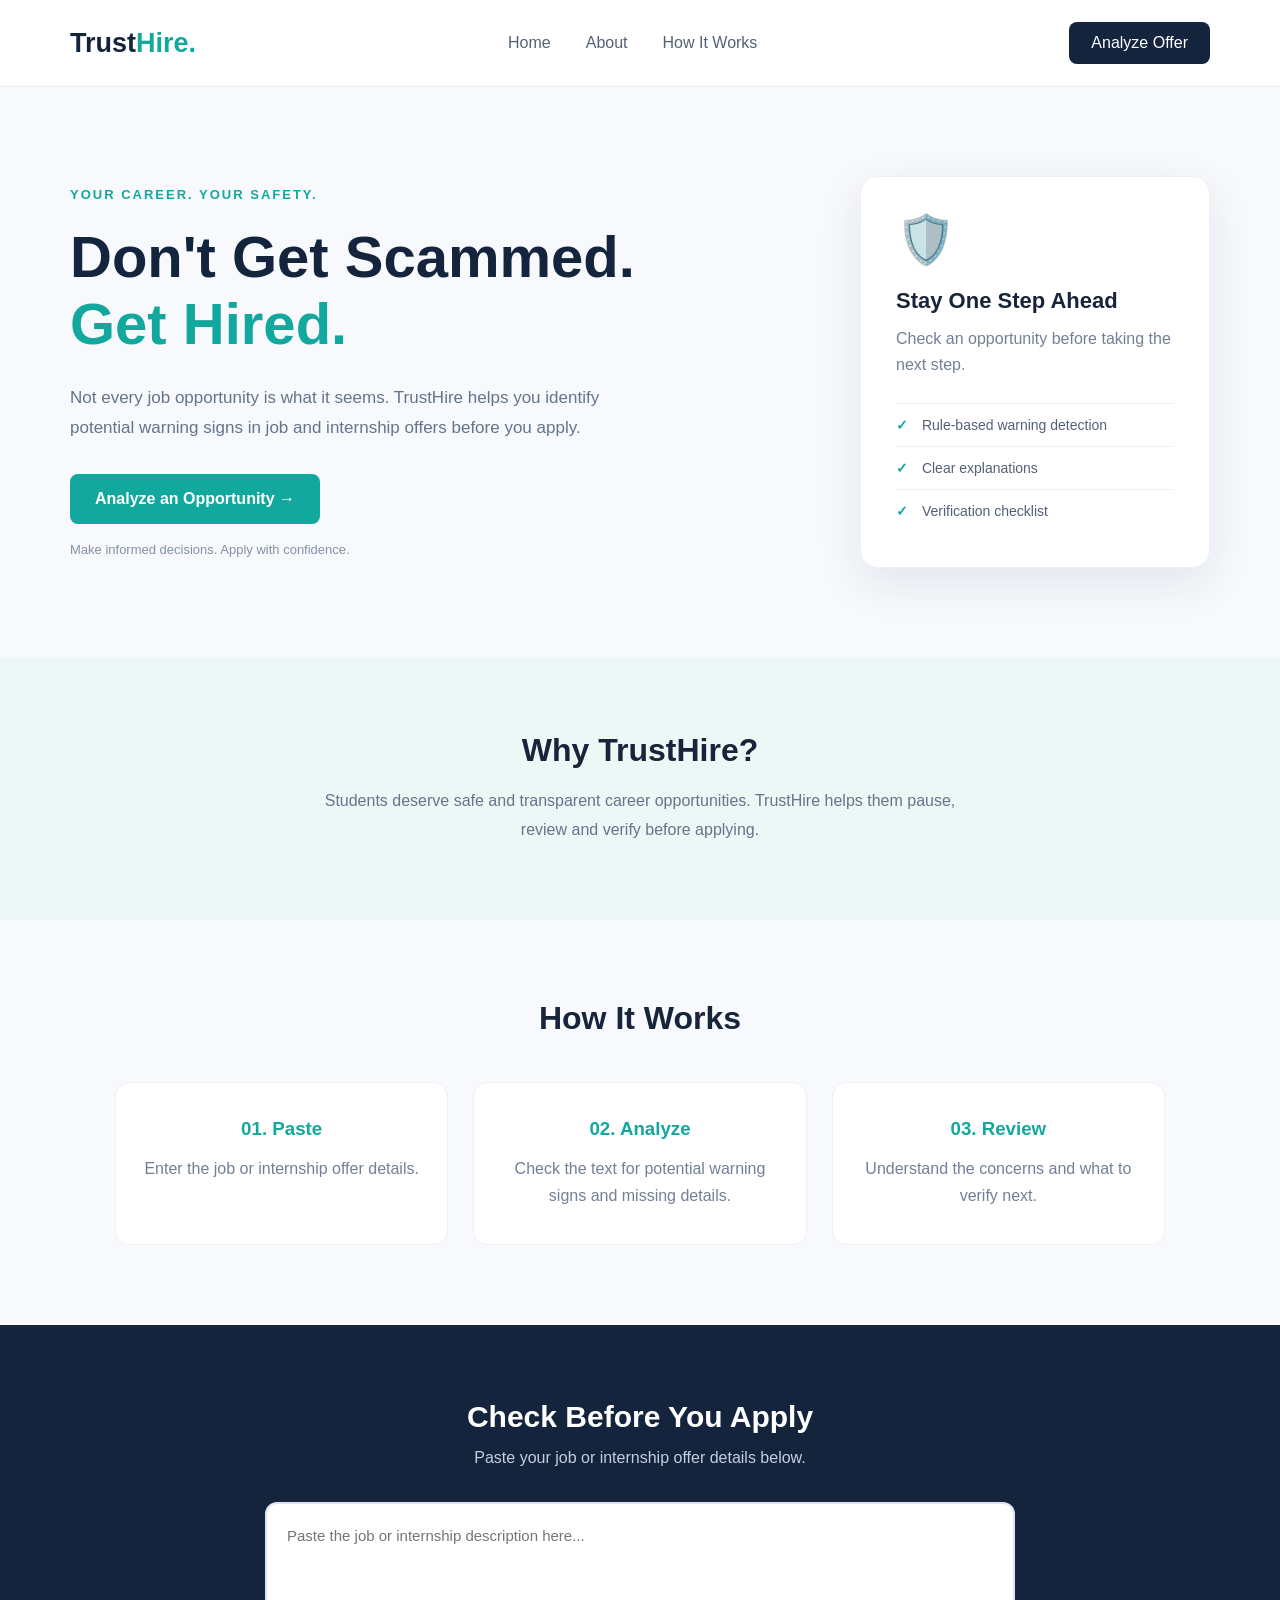
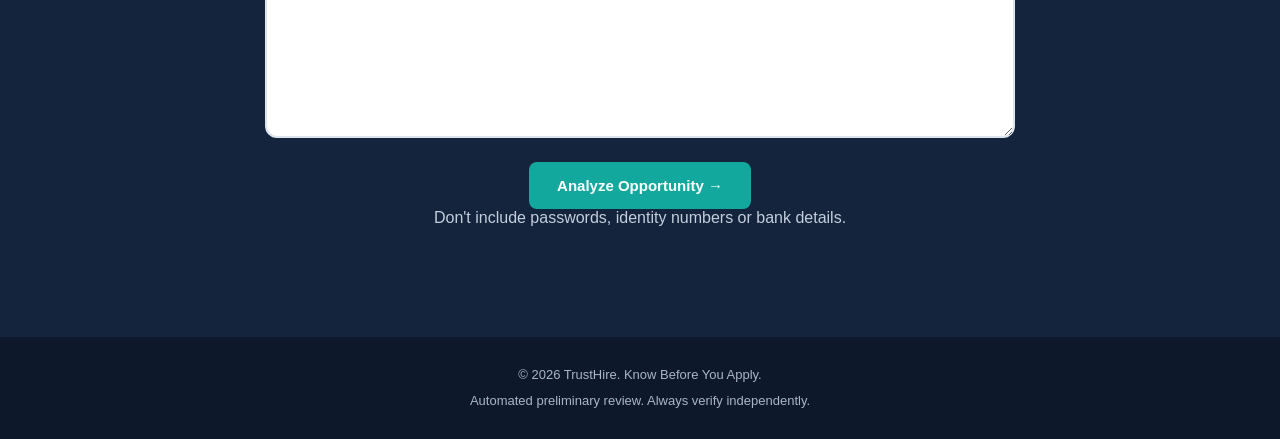
==== frontend/index.html @ e069251b "Initial commit" ====
<!DOCTYPE html>
<html lang="en">
<head>
    <meta charset="UTF-8">
    <meta name="viewport" content="width=device-width, initial-scale=1.0">
    <title>TrustHire - Know Before You Apply</title>
    <link rel="stylesheet" href="style.css">
</head>
<body>

    <header>
        <nav class="navbar">
            <h2 class="logo">Trust<span>Hire.</span></h2>

            <div class="nav-links">
                <a href="#home">Home</a>
                <a href="#about">About</a>
                <a href="#how-it-works">How It Works</a>
            </div>

            <a href="#analyzer" class="nav-button">Analyze Offer</a>
        </nav>
    </header>

    <main>
        <section class="hero" id="home">
            <div class="hero-content">
                <p class="tagline">YOUR CAREER. YOUR SAFETY.</p>

                <h1>
                    Don't Get Scammed.<br>
                    <span>Get Hired.</span>
                </h1>

                <p class="description">
                    Not every job opportunity is what it seems.
                    TrustHire helps you identify potential warning signs
                    in job and internship offers before you apply.
                </p>

                <a href="#analyzer" class="primary-button">
                    Analyze an Opportunity →
                </a>

                <p class="small-note">
                    Make informed decisions. Apply with confidence.
                </p>
            </div>

            <div class="hero-card">
                <div class="shield">🛡️</div>

                <h3>Stay One Step Ahead</h3>

                <p>Check an opportunity before taking the next step.</p>

                <div class="feature">
                    <span>✓</span> Rule-based warning detection
                </div>

                <div class="feature">
                    <span>✓</span> Clear explanations
                </div>

                <div class="feature">
                    <span>✓</span> Verification checklist
                </div>
            </div>
        </section>

        <section class="about" id="about">
            <h2>Why TrustHire?</h2>

            <p>
                Students deserve safe and transparent career opportunities.
                TrustHire helps them pause, review and verify before applying.
            </p>
        </section>

        <section class="how-it-works" id="how-it-works">
            <h2>How It Works</h2>

            <div class="steps">
                <div class="step">
                    <h3>01. Paste</h3>
                    <p>Enter the job or internship offer details.</p>
                </div>

                <div class="step">
                    <h3>02. Analyze</h3>
                    <p>
                        Check the text for potential warning signs
                        and missing details.
                    </p>
                </div>

                <div class="step">
                    <h3>03. Review</h3>
                    <p>
                        Understand the concerns and what to verify next.
                    </p>
                </div>
            </div>
        </section>

        <section class="analyzer" id="analyzer">
            <h2>Check Before You Apply</h2>

            <p>
                Paste your job or internship offer details below.
            </p>

            <div class="analyzer-box">

                <textarea
                    id="jobDescription"
                    placeholder="Paste the job or internship description here..."
                    rows="8"
                ></textarea>

                <button type="button" onclick="analyzeOffer()">
                    Analyze Opportunity →
                </button>

                <p class="privacy-note">
                    Don't include passwords, identity numbers or bank details.
                </p>

                <div id="result"></div>

            </div>
        </section>
    </main>

    <footer>
        <p>© 2026 TrustHire. Know Before You Apply.</p>
        <p>Automated preliminary review. Always verify independently.</p>
    </footer>

    <script src="script.js"></script>
</body>
</html>
---- frontend/style.css ----
/* ==============================
   GLOBAL STYLES
============================== */

* {
    margin: 0;
    padding: 0;
    box-sizing: border-box;
}

html {
    scroll-behavior: smooth;
}

body {
    font-family: 'Segoe UI', Arial, sans-serif;
    background: #f7f9fc;
    color: #17243a;
}

/* ==============================
   NAVIGATION
============================== */

header {
    background: #ffffff;
    border-bottom: 1px solid #e8edf3;
}

.navbar {
    max-width: 1200px;
    margin: auto;
    padding: 22px 30px;
    display: flex;
    align-items: center;
    justify-content: space-between;
}

.logo {
    font-size: 27px;
    color: #14243d;
}

.logo span {
    color: #13a89e;
}

.nav-links {
    display: flex;
    gap: 35px;
}

.nav-links a {
    text-decoration: none;
    color: #536176;
    font-weight: 500;
}

.nav-links a:hover {
    color: #13a89e;
}

.nav-button {
    background: #14243d;
    color: white;
    padding: 12px 22px;
    border-radius: 8px;
    text-decoration: none;
}

/* ==============================
   HERO SECTION
============================== */

.hero {
    max-width: 1200px;
    margin: auto;
    min-height: 570px;
    padding: 80px 30px;
    display: flex;
    align-items: center;
    justify-content: space-between;
    gap: 60px;
}

.hero-content {
    flex: 1;
}

.tagline {
    color: #13a89e;
    font-size: 13px;
    font-weight: 700;
    letter-spacing: 2px;
    margin-bottom: 22px;
}

.hero h1 {
    font-size: 58px;
    line-height: 1.15;
    color: #14243d;
    margin-bottom: 25px;
}

.hero h1 span {
    color: #13a89e;
}

.description {
    max-width: 550px;
    color: #64748b;
    font-size: 17px;
    line-height: 1.8;
    margin-bottom: 30px;
}

.primary-button {
    display: inline-block;
    background: #13a89e;
    color: white;
    padding: 16px 25px;
    border-radius: 8px;
    text-decoration: none;
    font-weight: 600;
    transition: 0.3s;
}

.primary-button:hover {
    background: #108b83;
    transform: translateY(-2px);
}

.small-note {
    margin-top: 18px;
    font-size: 13px;
    color: #8491a5;
}

/* ==============================
   HERO CARD
============================== */

.hero-card {
    width: 350px;
    padding: 35px;
    background: white;
    border-radius: 18px;
    box-shadow: 0 15px 45px rgba(20, 36, 61, 0.09);
    border: 1px solid #edf0f5;
}

.shield {
    font-size: 48px;
    margin-bottom: 20px;
}

.hero-card h3 {
    font-size: 22px;
    margin-bottom: 12px;
}

.hero-card p {
    color: #718096;
    line-height: 1.6;
    margin-bottom: 25px;
}

.feature {
    padding: 13px 0;
    border-top: 1px solid #edf0f5;
    color: #536176;
    font-size: 14px;
}

.feature span {
    color: #13a89e;
    font-weight: bold;
    margin-right: 10px;
}

/* ==============================
   ABOUT SECTION
============================== */

.about {
    background: #edf7f6;
    text-align: center;
    padding: 75px 25px;
}

.about h2,
.how-it-works h2 {
    font-size: 32px;
    margin-bottom: 18px;
}

.about p {
    max-width: 650px;
    margin: auto;
    color: #64748b;
    line-height: 1.8;
}

/* ==============================
   HOW IT WORKS
============================== */

.how-it-works {
    text-align: center;
    padding: 80px 30px;
}

.steps {
    max-width: 1050px;
    margin: 45px auto 0;
    display: grid;
    grid-template-columns: repeat(3, 1fr);
    gap: 25px;
}

.step {
    background: white;
    padding: 35px 25px;
    border-radius: 14px;
    border: 1px solid #edf0f5;
    transition: 0.3s;
}

.step:hover {
    transform: translateY(-5px);
    box-shadow: 0 12px 30px rgba(20, 36, 61, 0.07);
}

.step h3 {
    color: #13a89e;
    margin-bottom: 15px;
}

.step p {
    color: #718096;
    line-height: 1.7;
}

/* ==============================
   ANALYZER SECTION
============================== */

.analyzer {
    background: #14243d;
    color: white;
    text-align: center;
    padding: 75px 25px;
}

.analyzer h2 {
    font-size: 30px;
    margin-bottom: 15px;
}

.analyzer p {
    color: #c4cfdd;
    margin-bottom: 25px;
}

.analyzer button {
    background: #13a89e;
    color: white;
    border: none;
    padding: 15px 28px;
    border-radius: 8px;
    font-size: 15px;
    font-weight: 600;
    cursor: pointer;
    transition: 0.3s;
}

.analyzer button:hover {
    background: #108b83;
}

.analyzer-box {
    max-width: 750px;
    margin: 35px auto 0;
}

.analyzer-box textarea {
    width: 100%;
    min-height: 220px;
    padding: 20px;
    border: 2px solid #dce5ee;
    border-radius: 12px;
    background: white;
    color: #17243a;
    font-family: 'Segoe UI', Arial, sans-serif;
    font-size: 15px;
    line-height: 1.6;
    resize: vertical;
    outline: none;
    margin-bottom: 20px;
}

.analyzer-box textarea:focus {
    border-color: #13a89e;
    box-shadow: 0 0 0 3px rgba(19, 168, 158, 0.15);
}

.analyzer-box button {
    display: block;
    margin: 0 auto;
}

.analyzer-box button:disabled {
    opacity: 0.7;
    cursor: not-allowed;
}

/* ==============================
   ANALYSIS REPORT CONTAINER
============================== */

#result {
    margin-top: 35px;
    text-align: left;
}

#result.result-message {
    background: #ffffff;
    color: #17243a;
    padding: 30px;
    border: 1px solid #e5ebf2;
    border-radius: 16px;
    box-shadow: 0 12px 35px rgba(0, 0, 0, 0.12);
    line-height: 1.7;
}

#result h3 {
    color: #14243d;
    font-size: 24px;
    margin-bottom: 12px;
}

#result h4 {
    color: #14243d;
    font-size: 17px;
    margin-top: 0;
    margin-bottom: 15px;
}

#result p {
    color: #536176;
    margin-bottom: 12px;
}

#result strong {
    color: #17243a;
}

/* ==============================
   REPORT HEADER
============================== */

#result .report-header {
    padding: 5px 0 22px;
    margin-bottom: 24px;
    border-bottom: 1px solid #e8edf3;
}

#result .report-header.report-status-clear {
}

#result .report-header.report-status-warning {
}

#result .report-header.report-status-review {
}

#result .report-eyebrow {
    color: #13a89e;
    font-size: 11px;
    font-weight: 700;
    letter-spacing: 1.8px;
    margin-bottom: 10px;
}

#result .report-header h3 {
    margin: 0 0 12px;
    font-size: 25px;
}

#result .report-summary {
    display: inline-block;
    background: #edf7f6;
    color: #108b83;
    padding: 6px 13px;
    border-radius: 20px;
    font-size: 13px;
    font-weight: 600;
    margin: 0;
}

#result .report-status-warning .report-summary {
    background: #fff0ef;
    color: #b83b35;
}

#result .report-status-review .report-summary {
    background: #fff8e8;
    color: #946414;
}

/* ==============================
   REPORT SECTIONS
============================== */

#result .report-section {
    margin-top: 25px;
}

#result .report-section h4 {
    padding-bottom: 10px;
    border-bottom: 1px solid #edf0f5;
}

/* ==============================
   WARNING CARDS
============================== */

#result .warning-list {
    display: grid;
    gap: 14px;
}

#result .result-message.error {
    background: #fff5f4;
    color: #17243a;
    border: 1px solid #f2c7c3;
    border-left: 5px solid #dc5550;
    border-radius: 12px;
    padding: 20px;
    margin: 0;
    line-height: 1.7;
}

#result .result-message.error strong {
    color: #a83232;
}

#result .result-message.error p {
    color: #536176;
    margin-top: 10px;
    margin-bottom: 8px;
}

#result .warning-item > strong {
    display: block;
    font-size: 16px;
    margin-bottom: 8px;
}

#result .warning-item p:last-child {
    margin-bottom: 0;
}

/* ==============================
   EVIDENCE SENTENCE
============================== */

#result .evidence-label {
    color: #a83232;
    font-size: 11px;
    font-weight: 700;
    text-transform: uppercase;
    letter-spacing: 0.8px;
    margin-top: 15px;
    margin-bottom: 7px;
}

#result blockquote {
    background: #ffffff;
    border-left: 3px solid #dc7771;
    border-radius: 6px;
    padding: 13px 16px;
    margin: 8px 0;
    color: #34445a;
    font-size: 14px;
    line-height: 1.7;
}

/* ==============================
   NO WARNING MESSAGE
============================== */

#result .no-warning-note {
    background: #edf7f6;
    border: 1px solid #c8e9e5;
    border-left: 5px solid #13a89e;
    border-radius: 10px;
    padding: 20px;
    margin: 18px 0;
}

#result .no-warning-note strong {
    display: block;
    color: #147b73;
    margin-bottom: 8px;
}

#result .no-warning-note p {
    margin-bottom: 0;
    color: #536176;
    font-size: 14px;
    line-height: 1.7;
}

/* ==============================
   MISSING INFORMATION
============================== */

#result .missing-info-section {
    background: #fffaf0;
    border: 1px solid #f1e2bd;
    border-radius: 12px;
    padding: 20px;
}

#result .missing-info-section h4 {
    color: #805b1d;
}

#result ul {
    list-style: none;
    margin: 10px 0 20px;
}

#result li {
    position: relative;
    padding: 10px 12px 10px 35px;
    margin-bottom: 8px;
    background: #f5f8fb;
    border-radius: 8px;
    color: #536176;
    line-height: 1.6;
}

#result li::before {
    content: "✓";
    position: absolute;
    left: 12px;
    top: 10px;
    color: #13a89e;
    font-weight: bold;
}

/* ==============================
   COMPANY VERIFICATION
============================== */

#result .company-verification {
    background: #f7f9fc;
    border: 1px solid #e3eaf1;
    border-radius: 12px;
    padding: 22px;
    margin: 25px 0;
}

#result .company-verification h4 {
    margin-bottom: 16px;
}

#result .verification-row {
    display: flex;
    justify-content: space-between;
    align-items: center;
    gap: 12px;
    padding: 13px 0;
    border-bottom: 1px solid #e3eaf1;
    font-size: 14px;
}

#result .verification-row span {
    color: #536176;
}

#result .verification-row strong {
    color: #108b83;
    text-align: right;
}

#result .verification-row .verification-pending {
    color: #b7791f;
}

#result .verification-message {
    background: #fff8e8;
    color: #76551c;
    padding: 14px;
    border-radius: 8px;
    font-size: 13px;
    line-height: 1.7;
    margin: 17px 0 0;
}

/* ==============================
   VERIFICATION NOTE
============================== */

#result .verification-note {
    background: #f1f5f9;
    border-radius: 10px;
    padding: 18px;
}

#result .verification-note h4 {
    border: none;
    padding: 0;
}

#result .verification-note p {
    margin-bottom: 0;
    font-size: 14px;
}

/* ==============================
   VERIFICATION CHECKLIST
============================== */

#result .verification-checklist li {
    border: 1px solid #e8edf3;
    background: #ffffff;
    padding-top: 12px;
    padding-bottom: 12px;
}

/* ==============================
   DISCLAIMER
============================== */

#result .report-disclaimer,
#result .privacy-note {
    background: #f1f5f9;
    border-radius: 9px;
    padding: 15px;
    margin-top: 25px;
    color: #64748b;
    font-size: 13px;
    line-height: 1.7;
}

/* ==============================
   GENERAL ERROR MESSAGE
============================== */

#result.result-message.error {
    background: #fff1f0;
    color: #b42318;
    border: 1px solid #f3c5c1;
    box-shadow: none;
}

/* ==============================
   FOOTER
============================== */

footer {
    background: #0d192b;
    color: #aab6c7;
    text-align: center;
    padding: 25px;
    font-size: 13px;
    line-height: 2;
}

/* ==============================
   RESPONSIVE DESIGN
============================== */

@media (max-width: 768px) {

    .navbar {
        flex-wrap: wrap;
        gap: 18px;
    }

    .nav-links {
        gap: 15px;
    }

    .hero {
        flex-direction: column;
        align-items: flex-start;
        padding: 55px 25px;
    }

    .hero h1 {
        font-size: 42px;
    }

    .hero-card {
        width: 100%;
    }

    .steps {
        grid-template-columns: 1fr;
    }

    #result.result-message {
        padding: 20px;
    }

    #result h3 {
        font-size: 21px;
    }
}

@media (max-width: 480px) {

    .logo {
        font-size: 23px;
    }

    .nav-links {
        flex-wrap: wrap;
    }

    .hero h1 {
        font-size: 36px;
    }

    .analyzer h2 {
        font-size: 25px;
    }

    .analyzer-box textarea {
        min-height: 190px;
    }

    #result .report-header h3 {
        font-size: 21px;
    }

    #result .warning-item {
        padding: 16px;
    }

    #result .report-eyebrow {
        font-size: 10px;
    }

    #result .company-verification {
        padding: 15px;
    }

    #result .verification-row {
        font-size: 12px;
    }
}
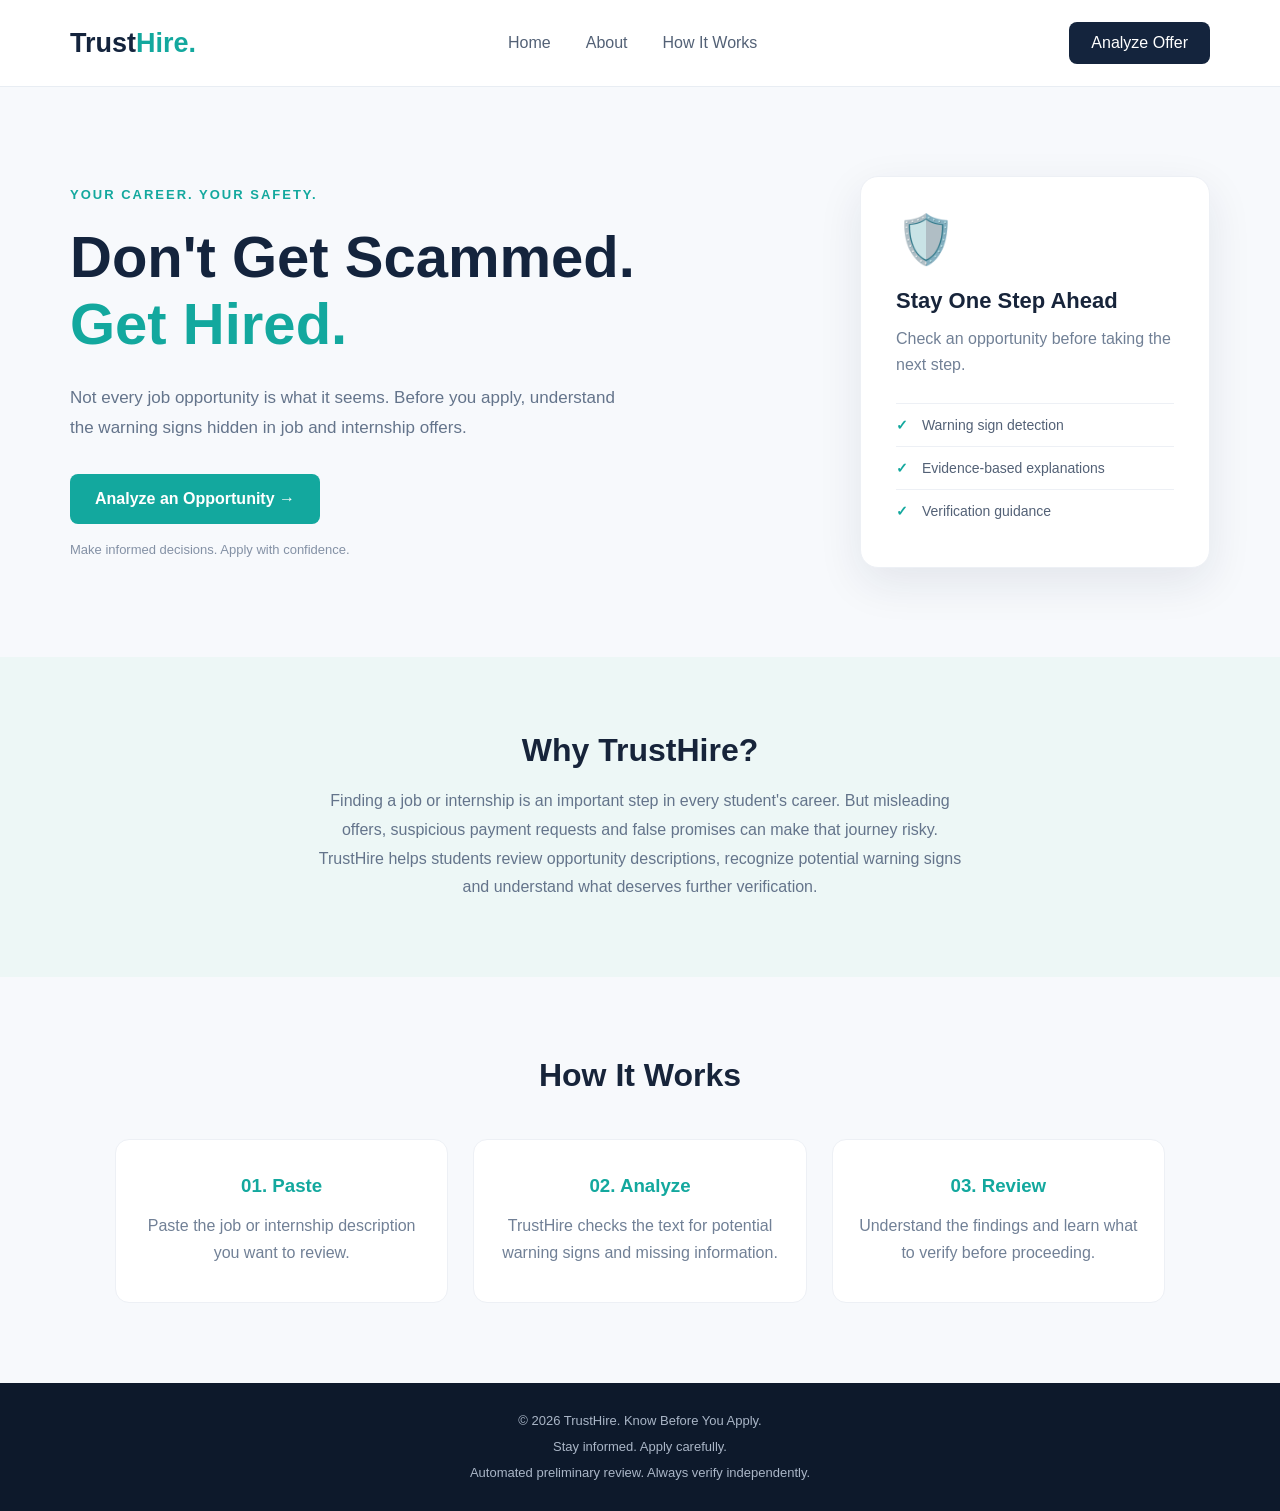
==== commit 4bd1ad73: "Complete TrustHire MVP" ====
--- a/frontend/index.html
+++ b/frontend/index.html
@@ -1,8 +1,10 @@
+
 <!DOCTYPE html>
 <html lang="en">
 <head>
     <meta charset="UTF-8">
     <meta name="viewport" content="width=device-width, initial-scale=1.0">
+    <meta name="description" content="TrustHire helps students identify potential warning signs in job and internship offers before applying.">
     <title>TrustHire - Know Before You Apply</title>
     <link rel="stylesheet" href="style.css">
 </head>
@@ -18,12 +20,15 @@
                 <a href="#how-it-works">How It Works</a>
             </div>
 
-            <a href="#analyzer" class="nav-button">Analyze Offer</a>
+            <a href="/analyzer" class="nav-button">Analyze Offer</a>
         </nav>
     </header>
 
     <main>
+
+        <!-- HERO -->
         <section class="hero" id="home">
+
             <div class="hero-content">
                 <p class="tagline">YOUR CAREER. YOUR SAFETY.</p>
 
@@ -34,11 +39,11 @@
 
                 <p class="description">
                     Not every job opportunity is what it seems.
-                    TrustHire helps you identify potential warning signs
-                    in job and internship offers before you apply.
+                    Before you apply, understand the warning signs
+                    hidden in job and internship offers.
                 </p>
 
-                <a href="#analyzer" class="primary-button">
+                <a href="/analyzer" class="primary-button">
                     Analyze an Opportunity →
                 </a>
 
@@ -55,88 +60,80 @@
                 <p>Check an opportunity before taking the next step.</p>
 
                 <div class="feature">
-                    <span>✓</span> Rule-based warning detection
+                    <span>✓</span> Warning sign detection
                 </div>
 
                 <div class="feature">
-                    <span>✓</span> Clear explanations
+                    <span>✓</span> Evidence-based explanations
                 </div>
 
                 <div class="feature">
-                    <span>✓</span> Verification checklist
+                    <span>✓</span> Verification guidance
                 </div>
             </div>
+
         </section>
 
+        <!-- ABOUT -->
         <section class="about" id="about">
+
             <h2>Why TrustHire?</h2>
 
             <p>
-                Students deserve safe and transparent career opportunities.
-                TrustHire helps them pause, review and verify before applying.
+                Finding a job or internship is an important step
+                in every student's career. But misleading offers,
+                suspicious payment requests and false promises
+                can make that journey risky.
+
+                TrustHire helps students review opportunity
+                descriptions, recognize potential warning signs
+                and understand what deserves further verification.
             </p>
+
         </section>
 
+        <!-- HOW IT WORKS -->
         <section class="how-it-works" id="how-it-works">
+
             <h2>How It Works</h2>
 
             <div class="steps">
+
                 <div class="step">
                     <h3>01. Paste</h3>
-                    <p>Enter the job or internship offer details.</p>
+                    <p>
+                        Paste the job or internship description
+                        you want to review.
+                    </p>
                 </div>
 
                 <div class="step">
                     <h3>02. Analyze</h3>
                     <p>
-                        Check the text for potential warning signs
-                        and missing details.
+                        TrustHire checks the text for potential
+                        warning signs and missing information.
                     </p>
                 </div>
 
                 <div class="step">
                     <h3>03. Review</h3>
                     <p>
-                        Understand the concerns and what to verify next.
+                        Understand the findings and learn
+                        what to verify before proceeding.
                     </p>
                 </div>
+
             </div>
+
         </section>
 
-        <section class="analyzer" id="analyzer">
-            <h2>Check Before You Apply</h2>
-
-            <p>
-                Paste your job or internship offer details below.
-            </p>
-
-            <div class="analyzer-box">
-
-                <textarea
-                    id="jobDescription"
-                    placeholder="Paste the job or internship description here..."
-                    rows="8"
-                ></textarea>
-
-                <button type="button" onclick="analyzeOffer()">
-                    Analyze Opportunity →
-                </button>
-
-                <p class="privacy-note">
-                    Don't include passwords, identity numbers or bank details.
-                </p>
-
-                <div id="result"></div>
-
-            </div>
-        </section>
     </main>
 
     <footer>
         <p>© 2026 TrustHire. Know Before You Apply.</p>
+        <p>Stay informed. Apply carefully.</p>
         <p>Automated preliminary review. Always verify independently.</p>
     </footer>
 
-    <script src="script.js"></script>
 </body>
-</html>+</html>
--- a/frontend/style.css
+++ b/frontend/style.css
@@ -59,6 +59,11 @@
 
 .nav-links a:hover {
     color: #13a89e;
+}
+
+.nav-links a.active {
+    color: #13a89e;
+    font-weight: 700;
 }
 
 .nav-button {
@@ -243,7 +248,7 @@
 }
 
 /* ==============================
-   ANALYZER SECTION
+   HOMEPAGE ANALYZER SECTION
 ============================== */
 
 .analyzer {
@@ -366,15 +371,6 @@
     border-bottom: 1px solid #e8edf3;
 }
 
-#result .report-header.report-status-clear {
-}
-
-#result .report-header.report-status-warning {
-}
-
-#result .report-header.report-status-review {
-}
-
 #result .report-eyebrow {
     color: #13a89e;
     font-size: 11px;
@@ -633,7 +629,7 @@
 }
 
 /* ==============================
-   DISCLAIMER
+   REPORT DISCLAIMER
 ============================== */
 
 #result .report-disclaimer,
@@ -659,6 +655,289 @@
 }
 
 /* ==============================
+   ANALYZER PAGE
+============================== */
+
+.analyzer-page {
+    max-width: 1050px;
+    margin: 0 auto;
+    padding: 65px 25px 80px;
+}
+
+/* Page heading */
+
+.analyzer-page .section-heading {
+    text-align: center;
+    max-width: 700px;
+    margin: 0 auto 40px;
+}
+
+.analyzer-page .eyebrow {
+    display: inline-block;
+    color: #13a89e;
+    font-size: 12px;
+    font-weight: 700;
+    letter-spacing: 2px;
+    margin-bottom: 15px;
+}
+
+.analyzer-page .section-heading h1 {
+    font-size: clamp(32px, 5vw, 46px);
+    color: #14243d;
+    margin-bottom: 15px;
+    line-height: 1.2;
+}
+
+.analyzer-page .section-heading p {
+    color: #64748b;
+    font-size: 16px;
+    line-height: 1.7;
+}
+
+/* Main analyzer card */
+
+.analyzer-page .analyzer-box {
+    background: #ffffff;
+    border: 1px solid #e5eaf1;
+    border-radius: 18px;
+    padding: 35px;
+    box-shadow: 0 12px 35px rgba(23, 36, 58, 0.07);
+    max-width: 850px;
+    margin: 0 auto 45px;
+}
+
+.analyzer-page .analyzer-heading h2 {
+    color: #14243d;
+    font-size: 22px;
+    margin-bottom: 8px;
+}
+
+.analyzer-page .analyzer-heading p {
+    color: #718096;
+    font-size: 14px;
+    margin-bottom: 25px;
+}
+
+/* Sample offer */
+
+.analyzer-page .sample-offer {
+    display: flex;
+    align-items: center;
+    justify-content: space-between;
+    gap: 15px;
+    padding: 17px 20px;
+    background: #edf7f6;
+    border: 1px solid #ccebe6;
+    border-radius: 12px;
+    margin-bottom: 20px;
+}
+
+.analyzer-page .sample-offer strong {
+    color: #134e4a;
+    font-size: 14px;
+}
+
+.analyzer-page .sample-offer p {
+    color: #64748b;
+    font-size: 13px;
+    margin-top: 5px;
+    margin-bottom: 0;
+}
+
+.analyzer-page .sample-button {
+    background: #ffffff;
+    color: #108b83;
+    border: 1px solid #13a89e;
+    border-radius: 8px;
+    padding: 11px 16px;
+    font-weight: 600;
+    font-size: 13px;
+    cursor: pointer;
+    white-space: nowrap;
+    transition: 0.2s;
+}
+
+.analyzer-page .sample-button:hover {
+    background: #13a89e;
+    color: #ffffff;
+}
+
+/* Text area */
+
+.analyzer-page .analyzer-box textarea {
+    display: block;
+    width: 100%;
+    min-height: 230px;
+    resize: vertical;
+    padding: 18px;
+    border: 1px solid #dce3ed;
+    border-radius: 10px;
+    background: #fbfcfe;
+    color: #17243a;
+    font-family: inherit;
+    font-size: 15px;
+    line-height: 1.7;
+    outline: none;
+    margin-bottom: 0;
+    transition: 0.2s;
+}
+
+.analyzer-page .analyzer-box textarea:focus {
+    border-color: #13a89e;
+    box-shadow: 0 0 0 3px rgba(19, 168, 158, 0.1);
+}
+
+.analyzer-page .analyzer-box textarea::placeholder {
+    color: #9aa6b5;
+}
+
+/* Character counter */
+
+.analyzer-page .character-info {
+    display: flex;
+    justify-content: space-between;
+    gap: 10px;
+    color: #8793a3;
+    font-size: 12px;
+    margin-top: 10px;
+}
+
+/* Analyze button */
+
+.analyzer-page .analyzer-box .analyze-button {
+    display: block;
+    width: 100%;
+    margin: 24px 0 0;
+    padding: 16px;
+    background: #13a89e;
+    color: #ffffff;
+    border: none;
+    border-radius: 10px;
+    font-size: 16px;
+    font-weight: 700;
+    cursor: pointer;
+    transition: 0.2s;
+}
+
+.analyzer-page .analyzer-box .analyze-button:hover {
+    background: #108b83;
+    transform: translateY(-1px);
+}
+
+.analyzer-page .analyzer-box .analyze-button:disabled {
+    opacity: 0.65;
+    cursor: not-allowed;
+    transform: none;
+}
+
+/* Privacy note */
+
+.analyzer-page .privacy-note {
+    text-align: center;
+    color: #8793a3;
+    font-size: 12px;
+    margin-top: 16px;
+    line-height: 1.6;
+}
+
+/* Analyzer report positioning */
+
+.analyzer-page #result {
+    max-width: 850px;
+    margin: 0 auto 55px;
+}
+
+.analyzer-page #result:empty {
+    display: none;
+}
+
+/* ==============================
+   BEFORE YOU APPLY SECTION
+============================== */
+
+.analyzer-page .analyzer-checklist {
+    margin-top: 75px;
+}
+
+.analyzer-page .analyzer-checklist .section-heading {
+    margin-bottom: 35px;
+}
+
+.analyzer-page .analyzer-checklist .section-heading h2 {
+    font-size: 30px;
+    color: #14243d;
+    margin-bottom: 15px;
+}
+
+/* Checklist cards */
+
+.analyzer-page .checklist-grid {
+    display: grid;
+    grid-template-columns: repeat(2, minmax(0, 1fr));
+    gap: 20px;
+}
+
+.analyzer-page .checklist-item {
+    background: #ffffff;
+    border: 1px solid #e5eaf1;
+    border-radius: 14px;
+    padding: 25px;
+    transition: 0.2s;
+}
+
+.analyzer-page .checklist-item:hover {
+    border-color: #99e5dc;
+    box-shadow: 0 8px 22px rgba(23, 36, 58, 0.06);
+    transform: translateY(-3px);
+}
+
+.analyzer-page .check-icon {
+    display: inline-flex;
+    align-items: center;
+    justify-content: center;
+    width: 38px;
+    height: 38px;
+    border-radius: 10px;
+    background: #d9f3ef;
+    color: #108b83;
+    font-size: 13px;
+    font-weight: 700;
+    margin-bottom: 17px;
+}
+
+.analyzer-page .checklist-item h3 {
+    color: #14243d;
+    font-size: 17px;
+    margin-bottom: 9px;
+}
+
+.analyzer-page .checklist-item p {
+    color: #718096;
+    font-size: 14px;
+    line-height: 1.7;
+    margin-bottom: 0;
+}
+
+/* ==============================
+   ANALYZER DISCLAIMER
+============================== */
+
+.analyzer-page .analyzer-disclaimer {
+    margin-top: 45px;
+    padding: 22px 25px;
+    background: #f1f5f9;
+    border-left: 4px solid #13a89e;
+    border-radius: 8px;
+    color: #526176;
+    font-size: 13px;
+    line-height: 1.8;
+}
+
+.analyzer-page .analyzer-disclaimer strong {
+    color: #14243d;
+}
+
+/* ==============================
    FOOTER
 ============================== */
 
@@ -711,6 +990,18 @@
     #result h3 {
         font-size: 21px;
     }
+
+    .analyzer-page {
+        padding: 50px 20px 65px;
+    }
+
+    .analyzer-page .analyzer-box {
+        padding: 25px;
+    }
+
+    .analyzer-page .checklist-grid {
+        grid-template-columns: 1fr;
+    }
 }
 
 @media (max-width: 480px) {
@@ -721,6 +1012,11 @@
 
     .nav-links {
         flex-wrap: wrap;
+        gap: 13px;
+    }
+
+    .nav-links a {
+        font-size: 13px;
     }
 
     .hero h1 {
@@ -754,4 +1050,33 @@
     #result .verification-row {
         font-size: 12px;
     }
-}
+
+    .analyzer-page {
+        padding: 40px 16px 50px;
+    }
+
+    .analyzer-page .analyzer-box {
+        padding: 20px 17px;
+    }
+
+    .analyzer-page .sample-offer {
+        align-items: flex-start;
+        flex-direction: column;
+    }
+
+    .analyzer-page .section-heading h1 {
+        font-size: 32px;
+    }
+
+    .analyzer-page .character-info {
+        font-size: 11px;
+    }
+
+    .analyzer-page .analyzer-checklist .section-heading h2 {
+        font-size: 26px;
+    }
+
+    .analyzer-page .analyzer-disclaimer {
+        padding: 17px;
+    }
+}
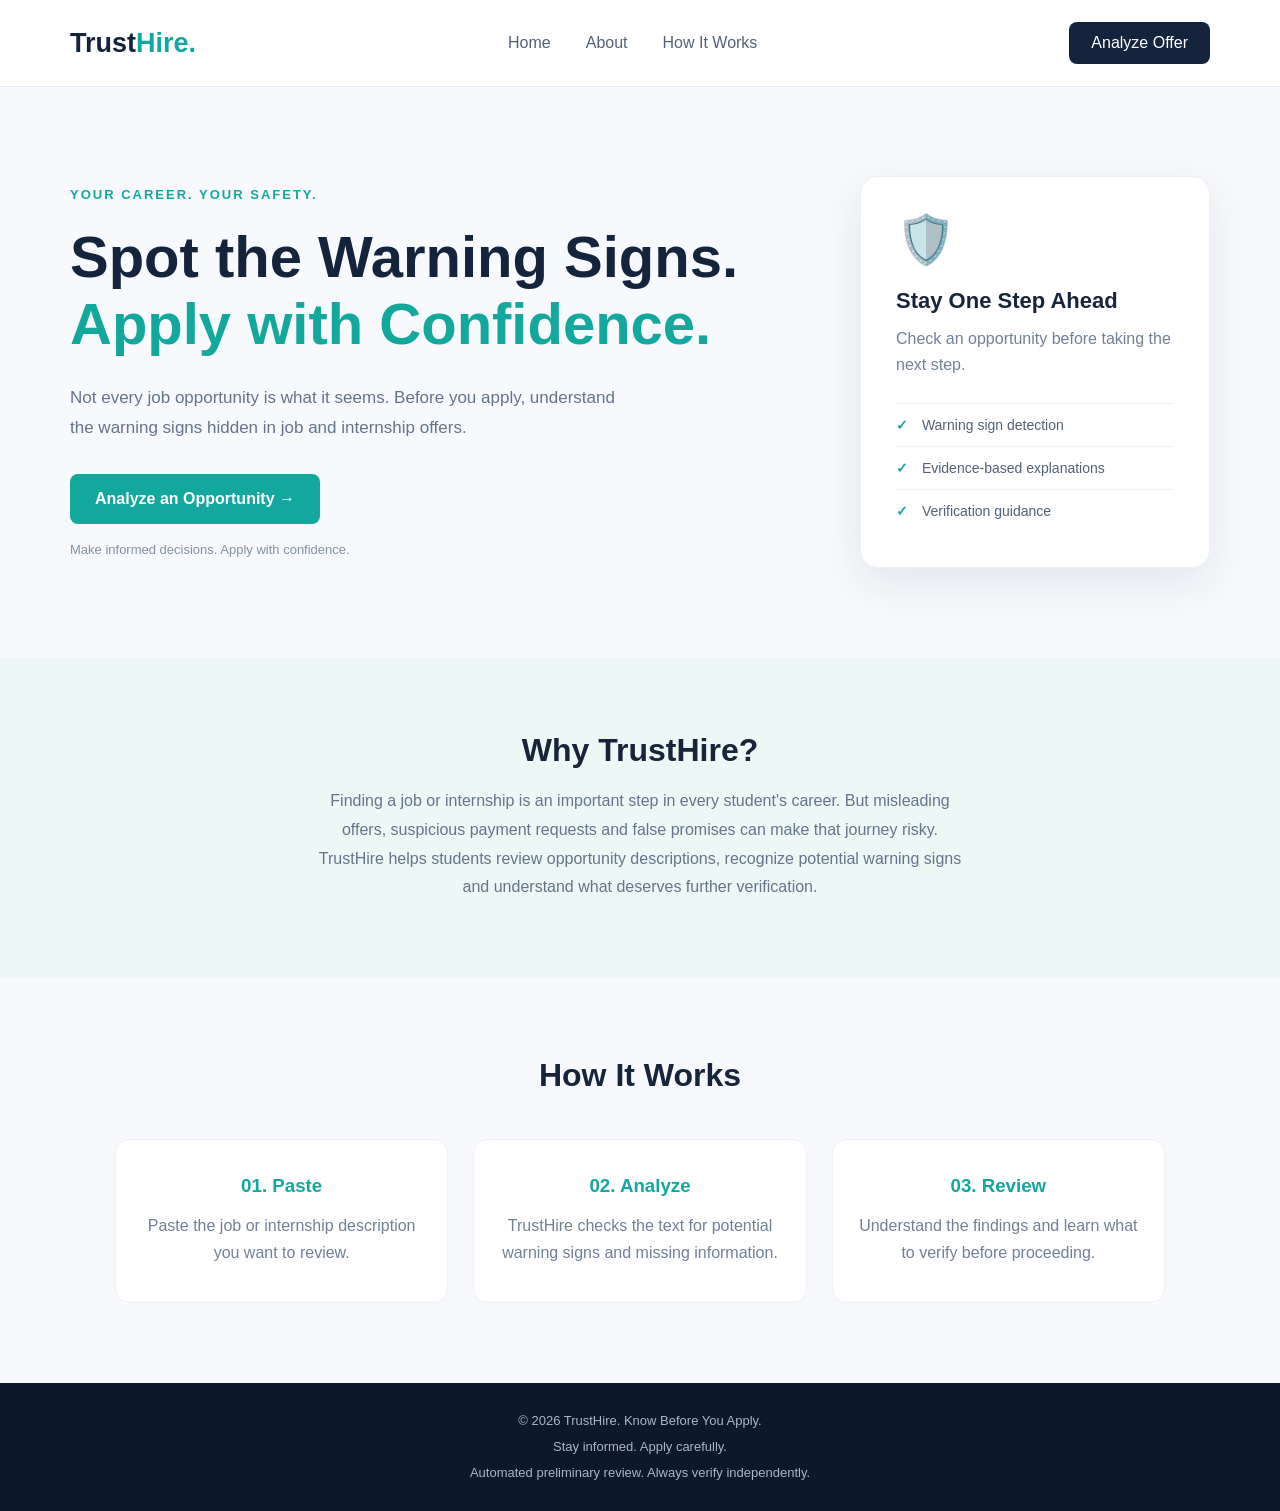
==== commit 20d1ad27: "Finalize TrustHire project" ====
--- a/frontend/index.html
+++ b/frontend/index.html
@@ -1,4 +1,3 @@
-
 <!DOCTYPE html>
 <html lang="en">
 <head>
@@ -33,8 +32,8 @@
                 <p class="tagline">YOUR CAREER. YOUR SAFETY.</p>
 
                 <h1>
-                    Don't Get Scammed.<br>
-                    <span>Get Hired.</span>
+                    Spot the Warning Signs.<br>
+                    <span>Apply with Confidence.</span>
                 </h1>
 
                 <p class="description">
@@ -136,4 +135,4 @@
     </footer>
 
 </body>
-</html>
+</html>
